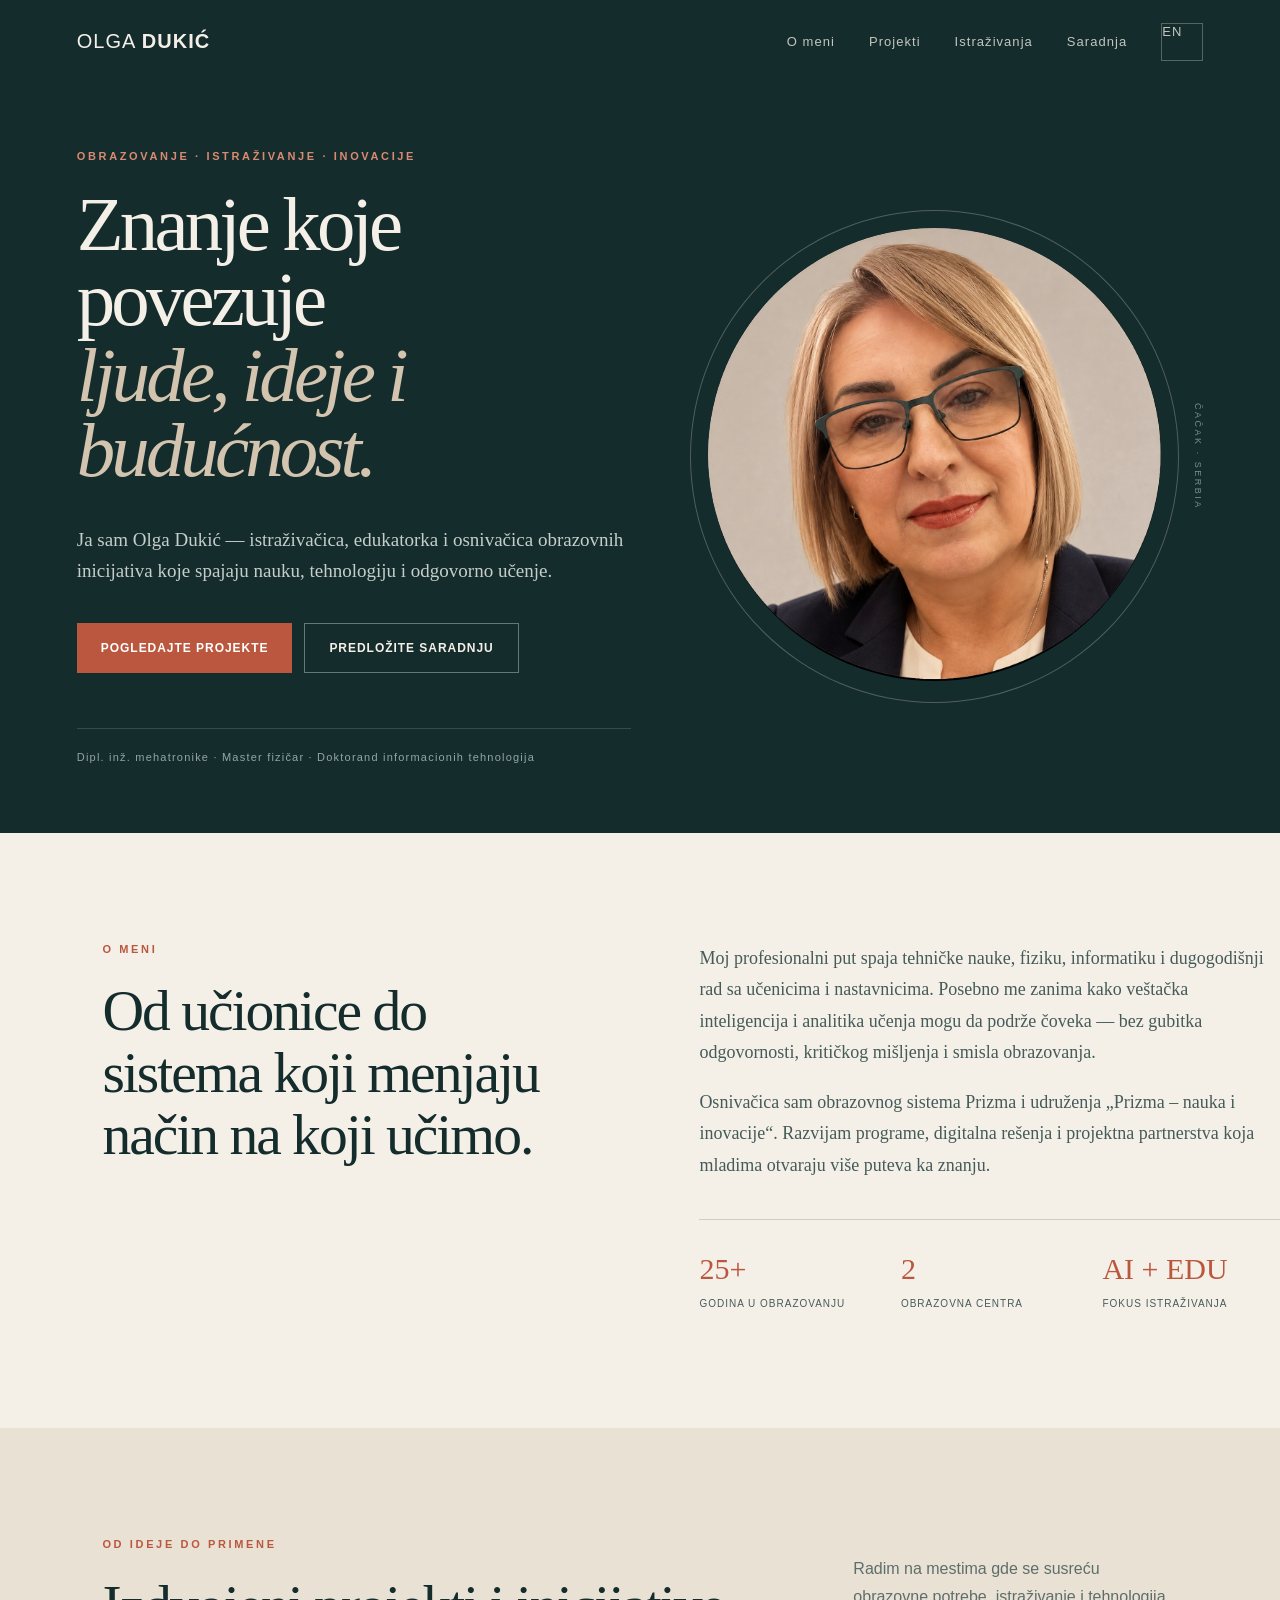
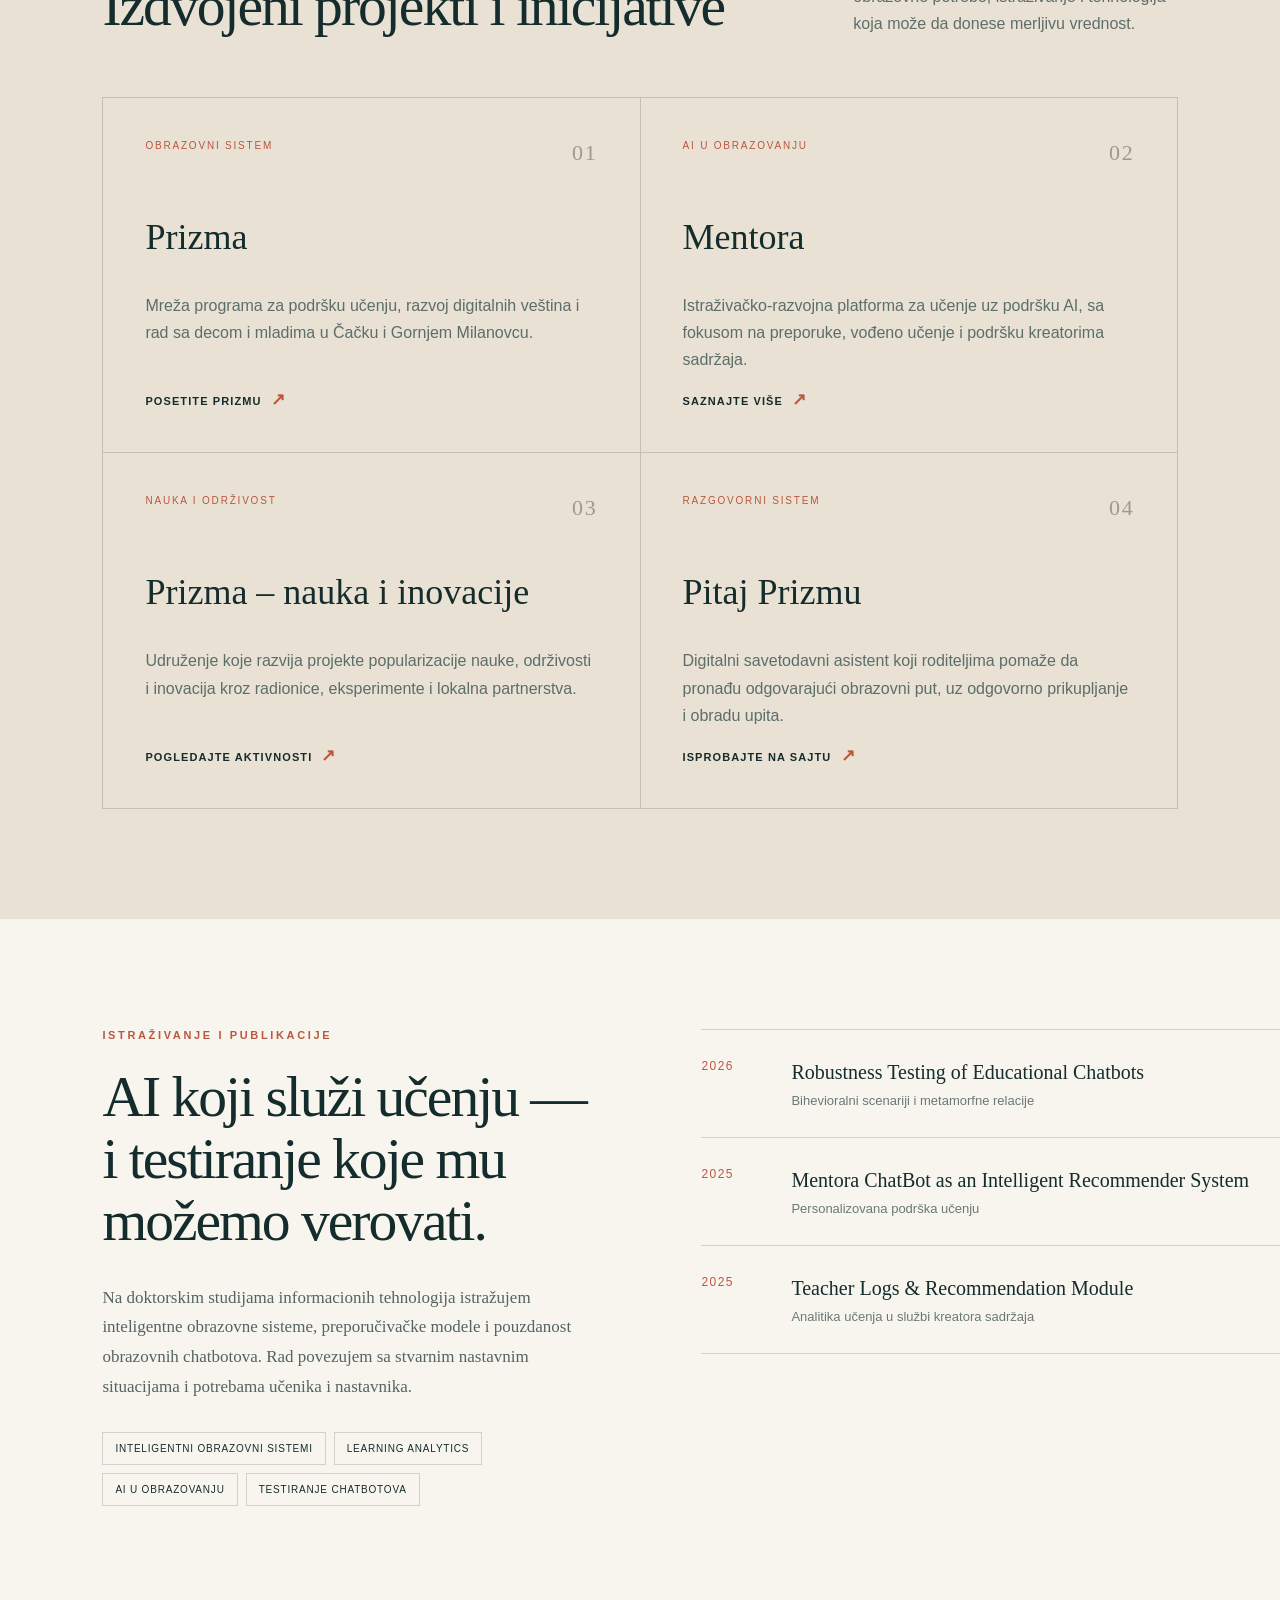
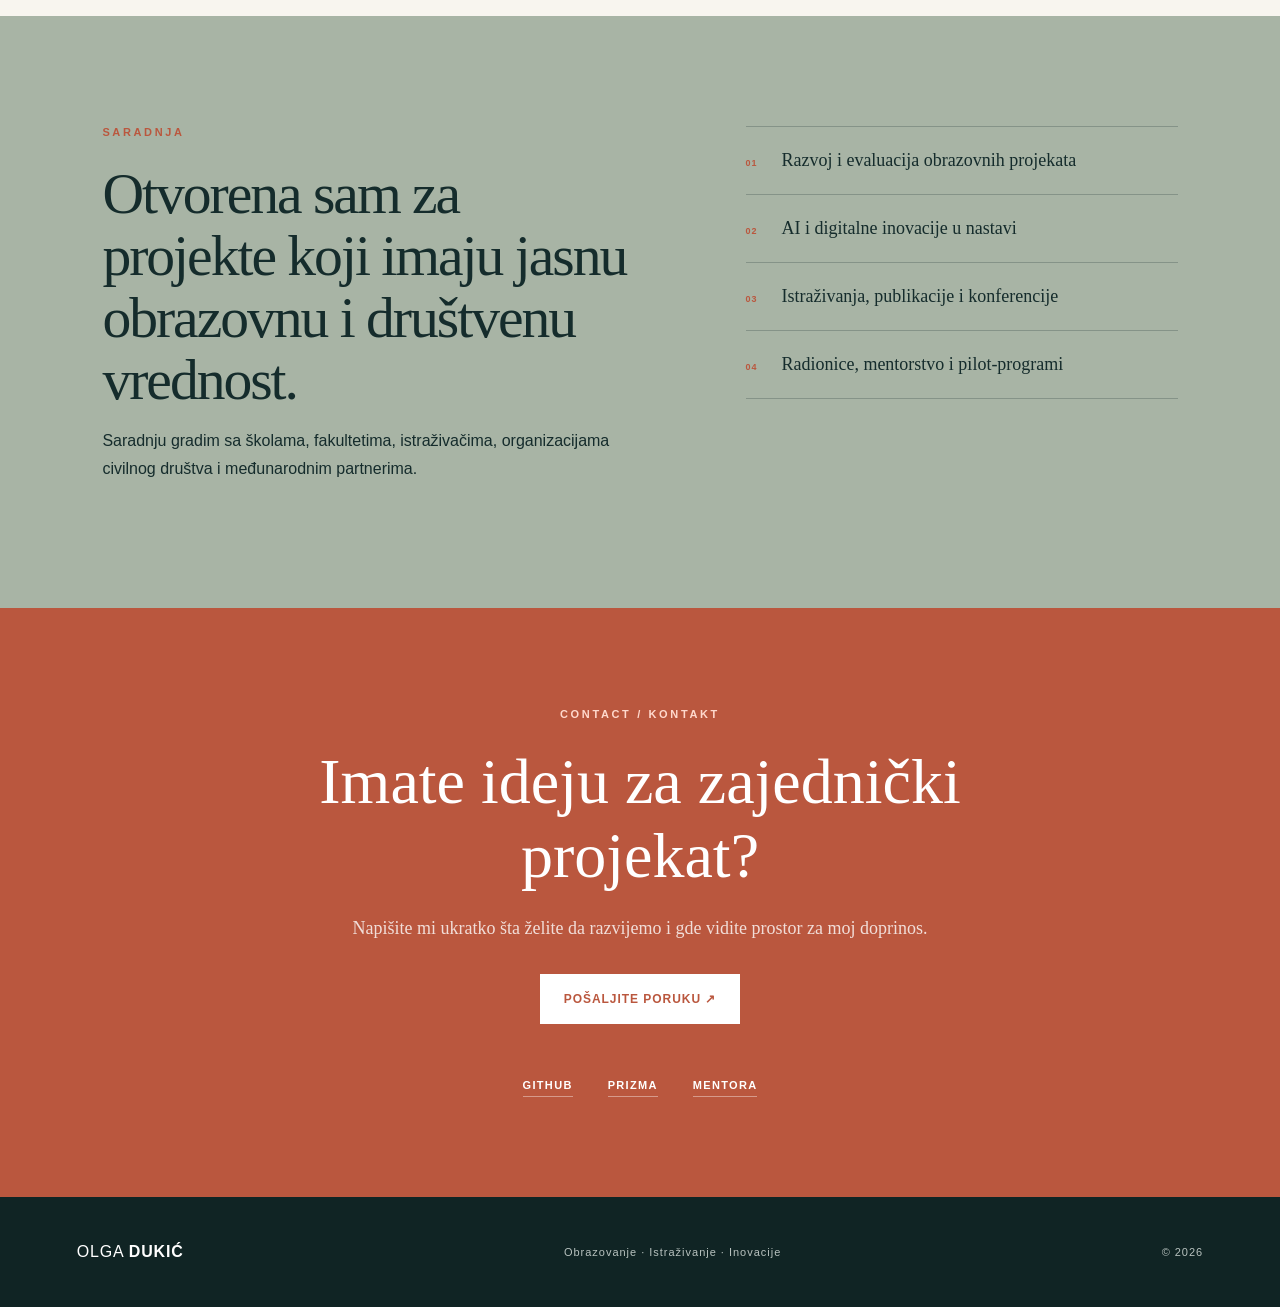
==== index.html @ c9df1047 "Redesign professional portfolio for 2026" ====
<!doctype html>
<html lang="sr">
<head>
  <meta charset="utf-8">
  <meta name="viewport" content="width=device-width,initial-scale=1">
  <title>Olga Dukić | Obrazovanje, istraživanje i inovacije</title>
  <meta name="description" content="Olga Dukić — istraživačica, edukatorka i osnivačica koja povezuje obrazovanje, veštačku inteligenciju i inovacije.">
  <meta property="og:title" content="Olga Dukić">
  <meta property="og:description" content="Obrazovanje · Istraživanje · Inovacije">
  <meta property="og:type" content="website">
  <link rel="stylesheet" href="style.css">
</head>
<body>
  <nav class="nav-shell" aria-label="Glavna navigacija">
    <a class="wordmark" href="#top">OLGA <span>DUKIĆ</span></a>
    <button class="menu-button" type="button" aria-expanded="false" aria-label="Otvori meni">☰</button>
    <div class="nav-links">
      <a href="#o-meni">O meni</a><a href="#projekti">Projekti</a><a href="#istrazivanja">Istraživanja</a><a href="#saradnja">Saradnja</a>
      <a class="language" href="index-en.html" aria-label="English version">EN</a>
    </div>
  </nav>

  <header id="top" class="hero">
    <div class="hero-copy">
      <p class="kicker">OBRAZOVANJE · ISTRAŽIVANJE · INOVACIJE</p>
      <h1>Znanje koje povezuje<br><em>ljude, ideje i budućnost.</em></h1>
      <p class="hero-intro">Ja sam Olga Dukić — istraživačica, edukatorka i osnivačica obrazovnih inicijativa koje spajaju nauku, tehnologiju i odgovorno učenje.</p>
      <div class="hero-actions"><a class="button primary" href="#projekti">Pogledajte projekte</a><a class="button ghost" href="#kontakt">Predložite saradnju</a></div>
      <p class="role">Dipl. inž. mehatronike · Master fizičar · Doktorand informacionih tehnologija</p>
    </div>
    <div class="portrait-wrap"><div class="portrait-frame"><img src="olga-dukic.jpg" alt="Olga Dukić"></div><span class="vertical-note">ČAČAK · SERBIA</span></div>
  </header>

  <section id="o-meni" class="section about">
    <div><p class="kicker">O MENI</p><h2>Od učionice do sistema koji menjaju način na koji učimo.</h2></div>
    <div class="about-copy">
      <p>Moj profesionalni put spaja tehničke nauke, fiziku, informatiku i dugogodišnji rad sa učenicima i nastavnicima. Posebno me zanima kako veštačka inteligencija i analitika učenja mogu da podrže čoveka — bez gubitka odgovornosti, kritičkog mišljenja i smisla obrazovanja.</p>
      <p>Osnivačica sam obrazovnog sistema Prizma i udruženja „Prizma – nauka i inovacije“. Razvijam programe, digitalna rešenja i projektna partnerstva koja mladima otvaraju više puteva ka znanju.</p>
      <div class="stats"><div><strong>25+</strong><span>godina u obrazovanju</span></div><div><strong>2</strong><span>obrazovna centra</span></div><div><strong>AI + EDU</strong><span>fokus istraživanja</span></div></div>
    </div>
  </section>

  <section id="projekti" class="section projects-section">
    <div class="section-heading"><div><p class="kicker">OD IDEJE DO PRIMENE</p><h2>Izdvojeni projekti i inicijative</h2></div><p>Radim na mestima gde se susreću obrazovne potrebe, istraživanje i tehnologija koja može da donese merljivu vrednost.</p></div>
    <div class="project-grid">
      <article class="project-card"><div class="card-top"><span>OBRAZOVNI SISTEM</span><b>01</b></div><h3>Prizma</h3><p>Mreža programa za podršku učenju, razvoj digitalnih veština i rad sa decom i mladima u Čačku i Gornjem Milanovcu.</p><a href="https://www.prizmaskola.rs" target="_blank" rel="noreferrer">Posetite Prizmu <span>↗</span></a></article>
      <article class="project-card"><div class="card-top"><span>AI U OBRAZOVANJU</span><b>02</b></div><h3>Mentora</h3><p>Istraživačko-razvojna platforma za učenje uz podršku AI, sa fokusom na preporuke, vođeno učenje i podršku kreatorima sadržaja.</p><a href="https://mentora.rs" target="_blank" rel="noreferrer">Saznajte više <span>↗</span></a></article>
      <article class="project-card"><div class="card-top"><span>NAUKA I ODRŽIVOST</span><b>03</b></div><h3>Prizma – nauka i inovacije</h3><p>Udruženje koje razvija projekte popularizacije nauke, održivosti i inovacija kroz radionice, eksperimente i lokalna partnerstva.</p><a href="https://www.prizmaskola.rs/prizma_nauka_i_inovacije/" target="_blank" rel="noreferrer">Pogledajte aktivnosti <span>↗</span></a></article>
      <article class="project-card"><div class="card-top"><span>RAZGOVORNI SISTEM</span><b>04</b></div><h3>Pitaj Prizmu</h3><p>Digitalni savetodavni asistent koji roditeljima pomaže da pronađu odgovarajući obrazovni put, uz odgovorno prikupljanje i obradu upita.</p><a href="https://www.prizmaskola.rs" target="_blank" rel="noreferrer">Isprobajte na sajtu <span>↗</span></a></article>
    </div>
  </section>

  <section id="istrazivanja" class="section research">
    <div class="research-intro"><p class="kicker">ISTRAŽIVANJE I PUBLIKACIJE</p><h2>AI koji služi učenju — i testiranje koje mu možemo verovati.</h2><p>Na doktorskim studijama informacionih tehnologija istražujem inteligentne obrazovne sisteme, preporučivačke modele i pouzdanost obrazovnih chatbotova. Rad povezujem sa stvarnim nastavnim situacijama i potrebama učenika i nastavnika.</p><div class="topics"><span>Inteligentni obrazovni sistemi</span><span>Learning analytics</span><span>AI u obrazovanju</span><span>Testiranje chatbotova</span></div></div>
    <div class="paper-list"><article><span>2026</span><div><h3>Robustness Testing of Educational Chatbots</h3><p>Bihevioralni scenariji i metamorfne relacije</p></div></article><article><span>2025</span><div><h3>Mentora ChatBot as an Intelligent Recommender System</h3><p>Personalizovana podrška učenju</p></div></article><article><span>2025</span><div><h3>Teacher Logs &amp; Recommendation Module</h3><p>Analitika učenja u službi kreatora sadržaja</p></div></article></div>
  </section>

  <section id="saradnja" class="section collaboration">
    <div><p class="kicker">SARADNJA</p><h2>Otvorena sam za projekte koji imaju jasnu obrazovnu i društvenu vrednost.</h2><p>Saradnju gradim sa školama, fakultetima, istraživačima, organizacijama civilnog društva i međunarodnim partnerima.</p></div>
    <ol><li><span>01</span>Razvoj i evaluacija obrazovnih projekata</li><li><span>02</span>AI i digitalne inovacije u nastavi</li><li><span>03</span>Istraživanja, publikacije i konferencije</li><li><span>04</span>Radionice, mentorstvo i pilot-programi</li></ol>
  </section>

  <section id="kontakt" class="contact"><p class="kicker">CONTACT / KONTAKT</p><h2>Imate ideju za zajednički projekat?</h2><p>Napišite mi ukratko šta želite da razvijemo i gde vidite prostor za moj doprinos.</p><a class="button light" href="mailto:dukicolga678@gmail.com">Pošaljite poruku ↗</a><div class="socials"><a href="https://github.com/OlgaDukic" target="_blank" rel="noreferrer">GitHub</a><a href="https://www.prizmaskola.rs" target="_blank" rel="noreferrer">Prizma</a><a href="https://mentora.rs" target="_blank" rel="noreferrer">Mentora</a></div></section>
  <footer><a class="wordmark" href="#top">OLGA <span>DUKIĆ</span></a><p>Obrazovanje · Istraživanje · Inovacije</p><span>© 2026</span></footer>
  <script src="site.js"></script>
</body>
</html>
---- style.css ----
:root { --ink:#152c2c; --paper:#f4f0e8; --cream:#e9e1d4; --rust:#ba573e; --sage:#a8b4a5; --line:rgba(21,44,44,.18); }
*{box-sizing:border-box} html{scroll-behavior:smooth;overflow-x:hidden} body{margin:0;background:var(--paper);color:var(--ink);font-family:Arial,Helvetica,sans-serif;overflow-x:hidden} a{color:inherit;text-decoration:none} button{font:inherit}
.nav-shell{height:84px;padding:0 6vw;display:flex;align-items:center;justify-content:space-between;border-bottom:1px solid var(--line);position:absolute;z-index:20;width:100%;color:var(--paper)}
.wordmark{font-size:20px;letter-spacing:.05em;font-weight:300}.wordmark span{font-weight:800}.nav-links{display:flex;align-items:center;gap:34px;font-size:13px;letter-spacing:.08em}.nav-links a{opacity:.78;transition:.2s}.nav-links a:hover{opacity:1}.language{height:38px;width:42px;border:1px solid rgba(255,255,255,.35);background:transparent;color:inherit;cursor:pointer}.menu-button{display:none;background:none;border:0;color:inherit;font-size:26px}
.hero{min-height:780px;background:var(--ink);color:var(--paper);display:grid;grid-template-columns:56% 44%;padding:150px 6vw 70px;overflow:hidden}.hero-copy{display:flex;flex-direction:column;justify-content:center;padding-right:6vw}.kicker{font-size:11px;font-weight:700;letter-spacing:.24em;margin:0 0 25px;color:var(--rust)}.hero .kicker{color:#d98a72}.hero h1{font-family:Georgia,'Times New Roman',serif;font-weight:400;font-size:clamp(52px,6vw,92px);line-height:.98;letter-spacing:-.05em;margin:0}.hero h1 em{font-weight:400;color:#d3c4af}.hero-intro{font-family:Georgia,serif;font-size:19px;line-height:1.65;max-width:640px;color:#c5ceca;margin:36px 0}.hero-actions{display:flex;gap:12px;flex-wrap:wrap}.button{display:inline-flex;align-items:center;justify-content:center;min-height:50px;padding:0 24px;font-size:12px;font-weight:700;letter-spacing:.08em;text-transform:uppercase}.primary{background:var(--rust);color:#fff}.ghost{border:1px solid rgba(255,255,255,.35)}.role{border-top:1px solid rgba(255,255,255,.15);margin:55px 0 0;padding-top:22px;font-size:11px;letter-spacing:.11em;color:#93a6a3;max-width:680px}.portrait-wrap{position:relative;display:flex;align-items:center}.portrait-frame{height:560px;width:100%;max-width:510px;position:relative}.portrait-frame:before{content:"";position:absolute;inset:-18px 18px 18px -18px;border:1px solid rgba(233,225,212,.28)}.portrait-frame img{height:100%;width:100%;object-fit:cover;object-position:center 20%;filter:saturate(.78) contrast(1.03)}.vertical-note{writing-mode:vertical-rl;font-size:9px;letter-spacing:.28em;margin-left:24px;color:#77908c}
.section{padding:110px 8vw}.section h2{font:400 clamp(38px,4.5vw,64px)/1.08 Georgia,serif;letter-spacing:-.035em;margin:0}.about{display:grid;grid-template-columns:46% 54%;gap:8vw}.about-copy{font-family:Georgia,serif;font-size:18px;line-height:1.75;color:#465b59}.about-copy>p:first-child{margin-top:0}.stats{display:grid;grid-template-columns:repeat(3,1fr);gap:24px;border-top:1px solid var(--line);padding-top:32px;margin-top:38px}.stats strong{font:400 30px Georgia,serif;color:var(--rust);display:block}.stats span{font-family:Arial,sans-serif;font-size:10px;letter-spacing:.1em;text-transform:uppercase}
.projects-section{background:var(--cream)}.section-heading{display:grid;grid-template-columns:2fr 1fr;align-items:end;gap:8vw;margin-bottom:60px}.section-heading>p{line-height:1.7;color:#5e6e6b;margin:0}.project-grid{display:grid;grid-template-columns:repeat(2,1fr);border-top:1px solid var(--line);border-left:1px solid var(--line)}.project-card{padding:42px;border-right:1px solid var(--line);border-bottom:1px solid var(--line);min-height:350px;display:flex;flex-direction:column;transition:.25s}.project-card:hover{background:rgba(255,255,255,.35);transform:translateY(-3px)}.card-top{display:flex;justify-content:space-between;font-size:10px;letter-spacing:.18em;color:var(--rust)}.card-top b{font:400 22px Georgia,serif;color:#9b9a91}.project-card h3{font:400 36px Georgia,serif;margin:50px 0 18px}.project-card p{line-height:1.7;color:#5c6e6a;max-width:520px}.project-card>a{margin-top:auto;font-size:11px;font-weight:700;letter-spacing:.1em;text-transform:uppercase}.project-card>a span{color:var(--rust);font-size:17px;margin-left:5px}
.research{background:#f8f5ef;display:grid;grid-template-columns:45% 55%;gap:9vw}.research-intro>p:not(.kicker){font-family:Georgia,serif;font-size:17px;line-height:1.75;color:#536462;margin:30px 0}.topics{display:flex;flex-wrap:wrap;gap:8px}.topics span{font-size:10px;letter-spacing:.08em;text-transform:uppercase;border:1px solid var(--line);padding:10px 12px}.paper-list{border-top:1px solid var(--line)}.paper-list article{display:grid;grid-template-columns:70px 1fr;gap:20px;padding:29px 0;border-bottom:1px solid var(--line)}.paper-list>article>span{color:var(--rust);font-size:12px;letter-spacing:.12em}.paper-list h3{font:400 20px/1.3 Georgia,serif;margin:0 0 8px}.paper-list p{margin:0;color:#6a7976;font-size:13px}
.collaboration{background:var(--sage);display:grid;grid-template-columns:1.1fr .9fr;gap:9vw}.collaboration>div>p:last-child{line-height:1.7;max-width:570px}.collaboration ol{list-style:none;margin:0;padding:0;border-top:1px solid rgba(21,44,44,.24)}.collaboration li{border-bottom:1px solid rgba(21,44,44,.24);padding:23px 0;font:400 18px Georgia,serif}.collaboration li span{font:700 9px Arial,sans-serif;letter-spacing:.1em;color:var(--rust);margin-right:24px}
.contact{background:var(--rust);color:#fff;padding:100px 8vw;text-align:center}.contact .kicker{color:#ffd9cd}.contact h2{font:400 clamp(42px,5vw,68px) Georgia,serif;margin:0 auto;max-width:800px}.contact>p:not(.kicker){font-family:Georgia,serif;font-size:18px;opacity:.8;margin:25px auto 35px;max-width:650px}.light{background:#fff;color:var(--rust)}.socials{display:flex;justify-content:center;gap:35px;margin-top:55px;font-size:11px;font-weight:700;letter-spacing:.12em;text-transform:uppercase}.socials a{border-bottom:1px solid rgba(255,255,255,.4);padding-bottom:5px}
footer{background:#102424;color:#b8c2bf;min-height:110px;padding:0 6vw;display:flex;align-items:center;justify-content:space-between;font-size:11px;letter-spacing:.09em}footer .wordmark{color:#fff;font-size:16px}
@media(max-width:900px){.nav-shell{position:absolute}.menu-button{display:block}.nav-links{display:none;position:absolute;left:0;right:0;top:84px;background:#102424;padding:25px 6vw;flex-direction:column;align-items:flex-start}.nav-links.open{display:flex}.hero{grid-template-columns:1fr;padding-top:135px}.hero-copy{padding:0}.portrait-wrap{margin-top:70px}.portrait-frame{height:480px;max-width:none}.vertical-note{display:none}.about,.research,.collaboration{grid-template-columns:1fr}.section-heading{grid-template-columns:1fr}.about{gap:50px}.research{gap:60px}}
@media(max-width:600px){.hero{padding-left:6vw;padding-right:6vw;min-height:auto}.hero h1{font-size:47px}.portrait-frame{height:390px}.section{padding:80px 6vw}.section h2{font-size:39px}.stats{grid-template-columns:1fr}.project-grid{grid-template-columns:1fr}.project-card{padding:30px;min-height:320px}.project-card h3{margin-top:38px}.research{gap:50px}.paper-list article{grid-template-columns:55px 1fr}.socials{gap:18px;flex-wrap:wrap}footer{padding:35px 6vw;gap:20px;flex-direction:column;align-items:flex-start}}

/* Circular professional portrait */
.portrait-frame{height:auto;aspect-ratio:1;max-width:520px}
.portrait-frame:before{inset:-18px;border-radius:50%}
.portrait-frame img{object-position:center;border-radius:50%;filter:saturate(.88) contrast(1.02)}
.vertical-note{margin-left:32px}
@media(max-width:900px){.portrait-frame{height:auto;max-width:520px}}
@media(max-width:600px){.portrait-frame{height:auto;max-width:390px}}
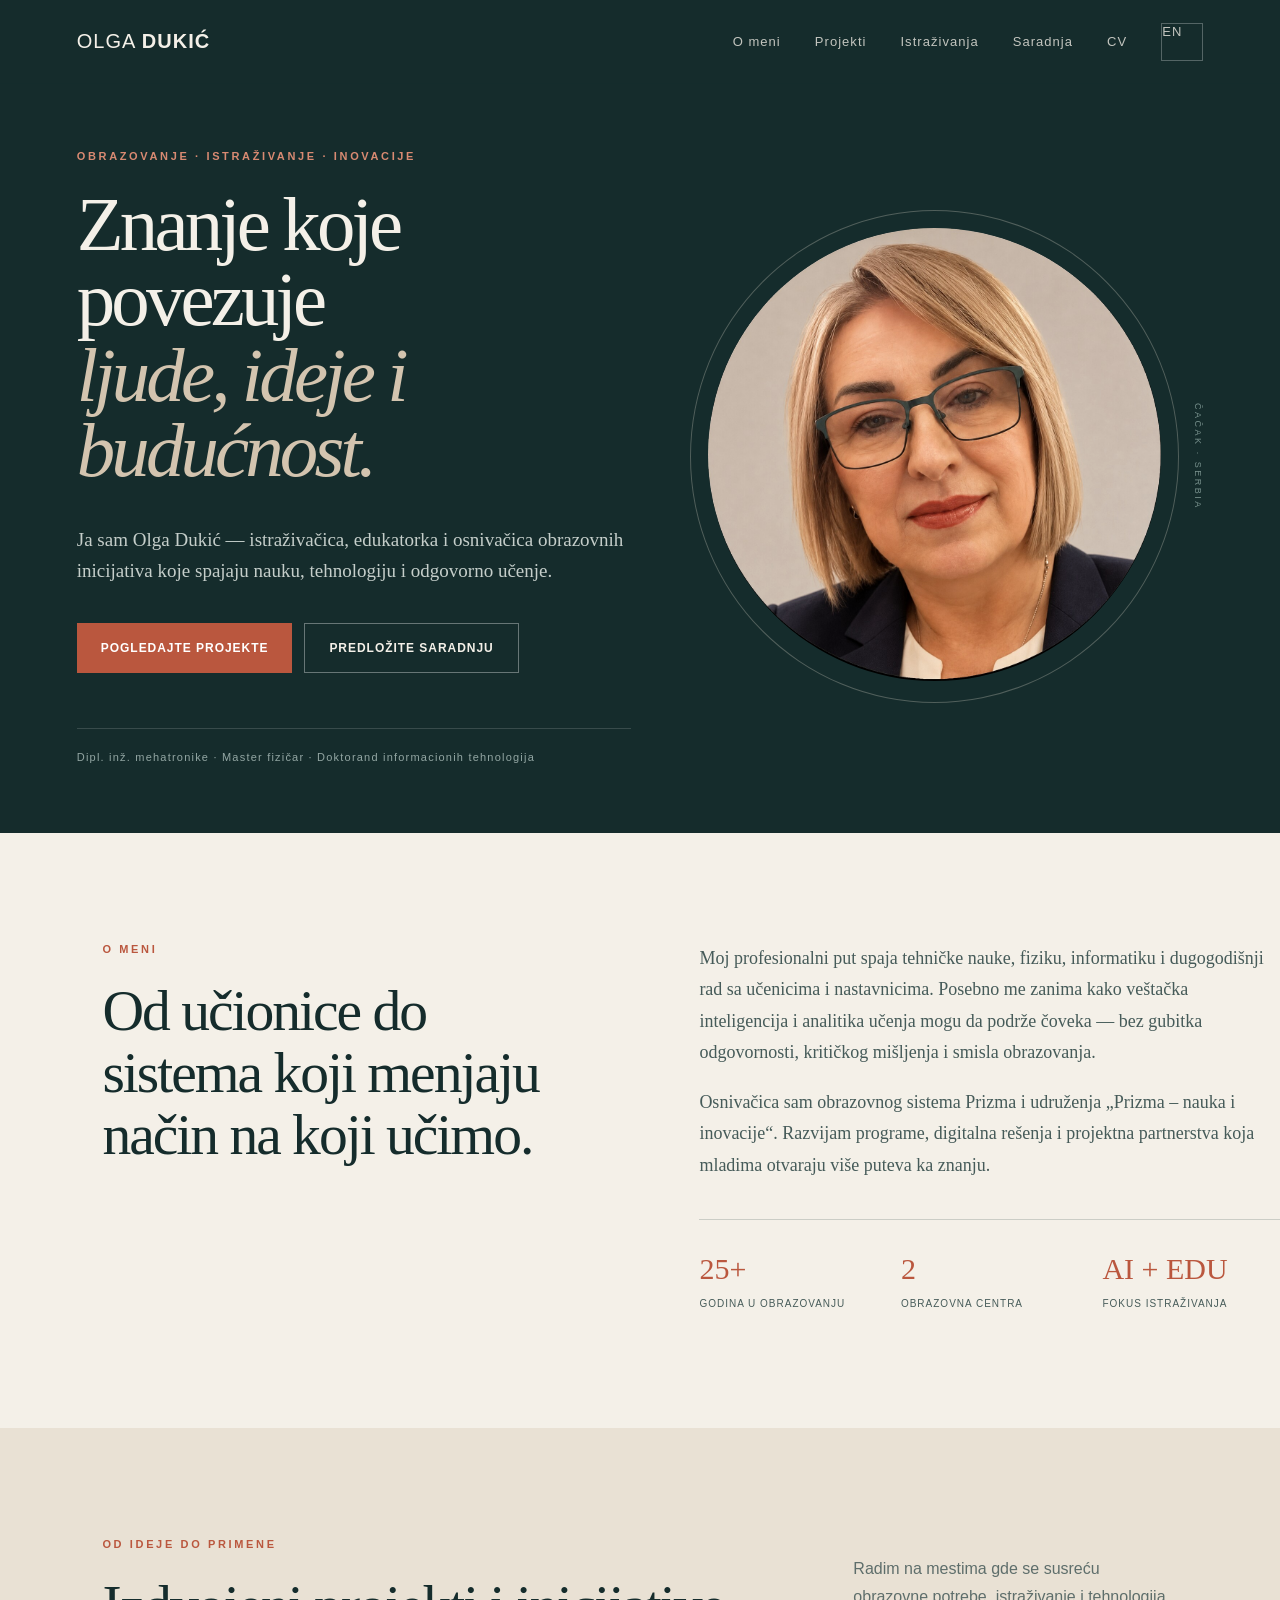
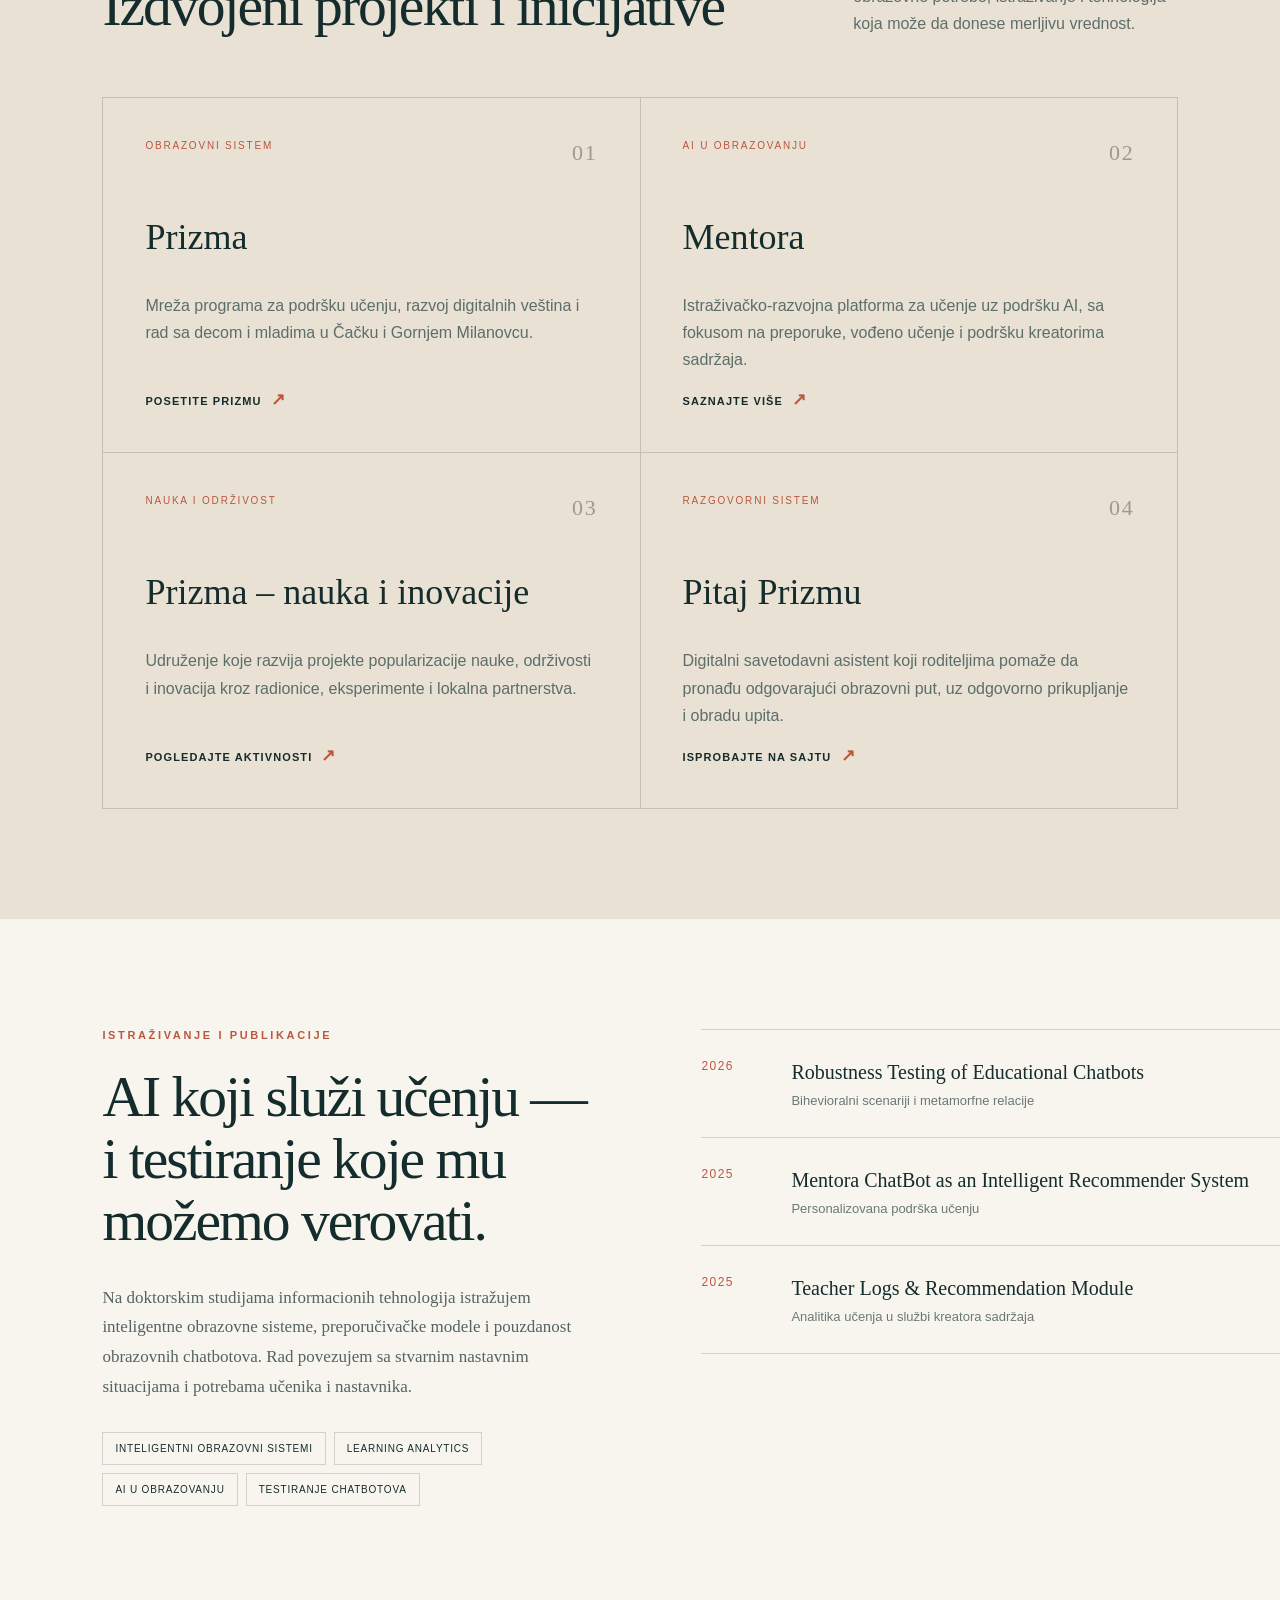
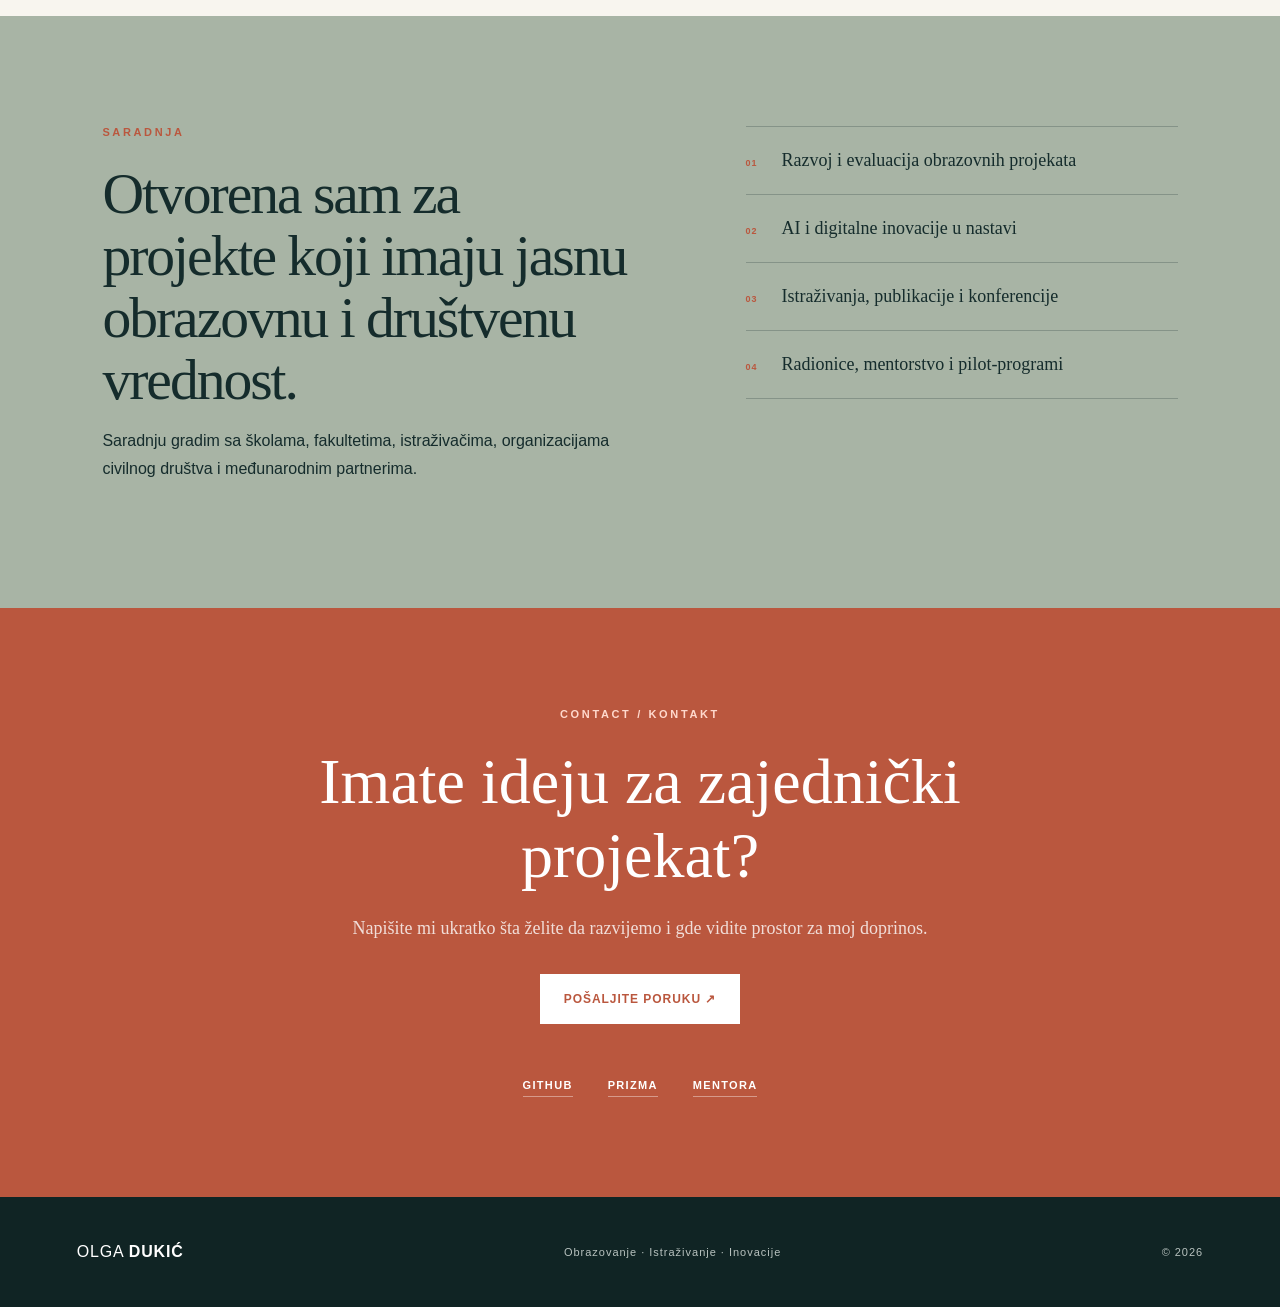
==== commit 05c9bc28: "Add CV link to site navigation" ====
--- a/index.html
+++ b/index.html
@@ -5,9 +5,60 @@
   <meta name="viewport" content="width=device-width,initial-scale=1">
   <title>Olga Dukić | Obrazovanje, istraživanje i inovacije</title>
   <meta name="description" content="Olga Dukić — istraživačica, edukatorka i osnivačica koja povezuje obrazovanje, veštačku inteligenciju i inovacije.">
-  <meta property="og:title" content="Olga Dukić">
-  <meta property="og:description" content="Obrazovanje · Istraživanje · Inovacije">
-  <meta property="og:type" content="website">
+  <meta name="robots" content="index,follow,max-image-preview:large">
+  <link rel="canonical" href="https://olgadukic.github.io/">
+  <link rel="alternate" hreflang="sr" href="https://olgadukic.github.io/">
+  <link rel="alternate" hreflang="en" href="https://olgadukic.github.io/index-en.html">
+  <link rel="alternate" hreflang="x-default" href="https://olgadukic.github.io/">
+  <meta property="og:title" content="Olga Dukić | Obrazovanje, istraživanje i inovacije">
+  <meta property="og:description" content="Istraživačica, edukatorka i osnivačica koja povezuje obrazovanje, veštačku inteligenciju i inovacije.">
+  <meta property="og:type" content="profile">
+  <meta property="og:url" content="https://olgadukic.github.io/">
+  <meta property="og:image" content="https://olgadukic.github.io/olga-dukic.jpg">
+  <meta property="og:image:alt" content="Portret Olge Dukić">
+  <meta property="og:site_name" content="Olga Dukić">
+  <meta property="og:locale" content="sr_RS">
+  <meta property="og:locale:alternate" content="en_US">
+  <meta name="twitter:card" content="summary_large_image">
+  <meta name="twitter:title" content="Olga Dukić | Obrazovanje, istraživanje i inovacije">
+  <meta name="twitter:description" content="Obrazovanje, istraživanje i inovacije sa fokusom na veštačku inteligenciju.">
+  <meta name="twitter:image" content="https://olgadukic.github.io/olga-dukic.jpg">
+  <script type="application/ld+json">
+  {
+    "@context": "https://schema.org",
+    "@type": "ProfilePage",
+    "@id": "https://olgadukic.github.io/#profile",
+    "url": "https://olgadukic.github.io/",
+    "name": "Olga Dukić | Obrazovanje, istraživanje i inovacije",
+    "inLanguage": "sr",
+    "mainEntity": {
+      "@type": "Person",
+      "@id": "https://olgadukic.github.io/#olga-dukic",
+      "name": "Olga Dukić",
+      "url": "https://olgadukic.github.io/",
+      "image": "https://olgadukic.github.io/olga-dukic.jpg",
+      "email": "mailto:dukicolga678@gmail.com",
+      "jobTitle": [
+        "Istraživačica",
+        "Edukatorica",
+        "Osnivačica obrazovnih inicijativa"
+      ],
+      "knowsAbout": [
+        "Veštačka inteligencija u obrazovanju",
+        "Inteligentni obrazovni sistemi",
+        "Learning analytics",
+        "Obrazovne tehnologije",
+        "Testiranje obrazovnih chatbotova"
+      ],
+      "sameAs": [
+        "https://github.com/OlgaDukic",
+        "https://rs.linkedin.com/in/olga-dukic-ab0977118",
+        "https://www.prizmaskola.rs",
+        "https://mentora.rs"
+      ]
+    }
+  }
+  </script>
   <link rel="stylesheet" href="style.css">
 </head>
 <body>
@@ -16,7 +67,7 @@
     <button class="menu-button" type="button" aria-expanded="false" aria-label="Otvori meni">☰</button>
     <div class="nav-links">
       <a href="#o-meni">O meni</a><a href="#projekti">Projekti</a><a href="#istrazivanja">Istraživanja</a><a href="#saradnja">Saradnja</a>
-      <a class="language" href="index-en.html" aria-label="English version">EN</a>
+      <a href="cv.html">CV</a><a class="language" href="index-en.html" aria-label="English version">EN</a>
     </div>
   </nav>
 
